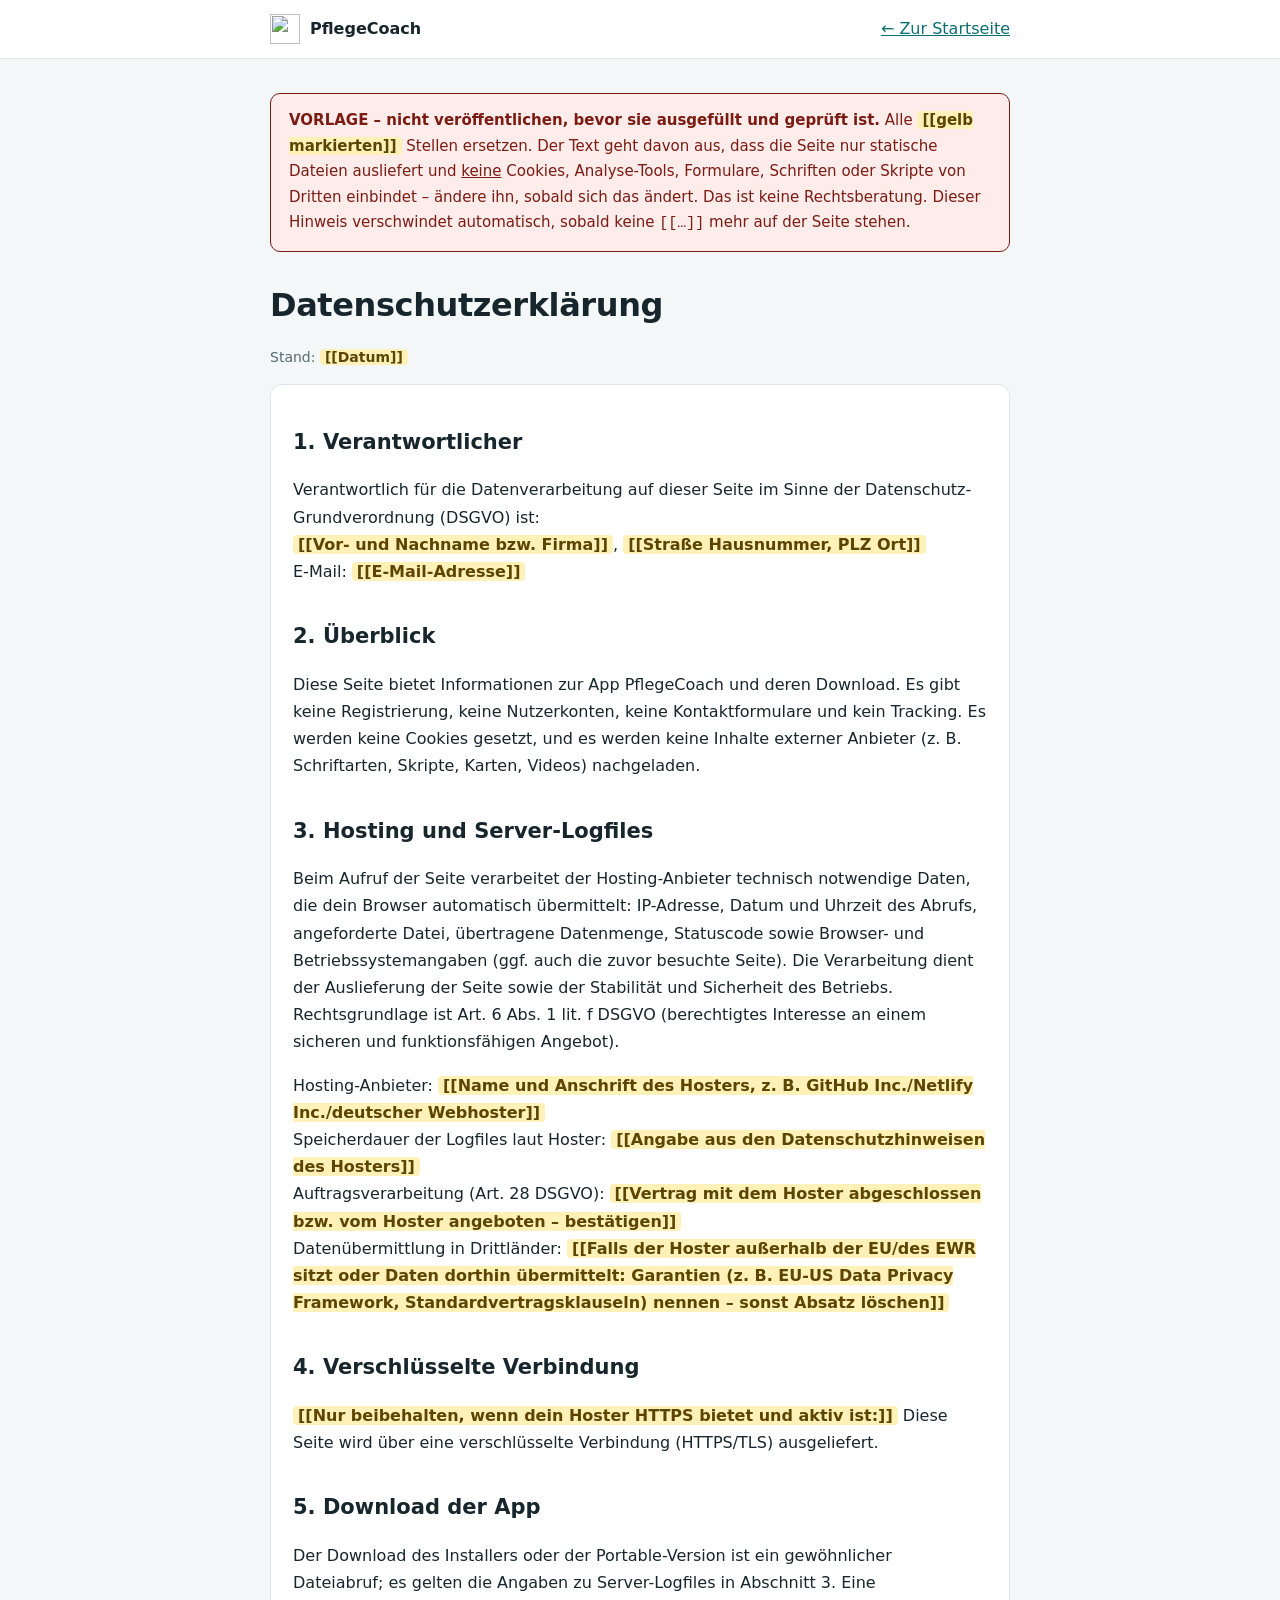
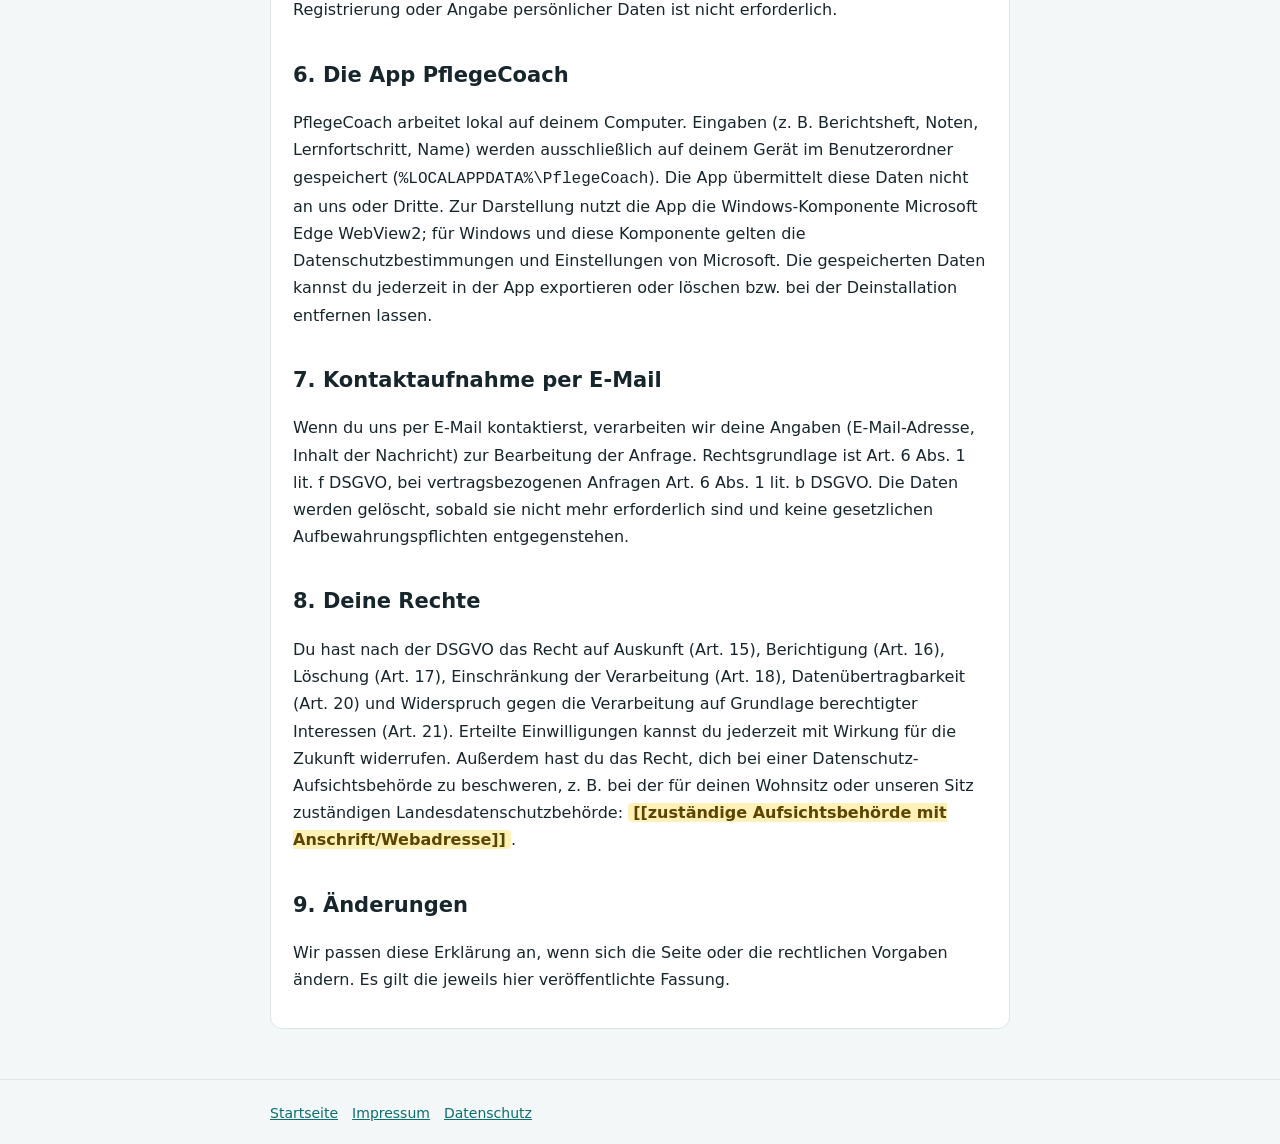
==== datenschutz.html @ d949d6c8 "Add files via upload" ====
<!doctype html>
<html lang="de">
<head>
<meta charset="utf-8">
<meta name="viewport" content="width=device-width,initial-scale=1">
<title>Datenschutzerklärung – PflegeCoach</title>
<link rel="icon" href="favicon.ico">
<link rel="stylesheet" href="legal.css">
</head>
<body>
<header><div class="wrap top"><a class="brand" href="index.html"><img src="img/icon.png" alt="">PflegeCoach</a><a href="index.html">← Zur Startseite</a></div></header>
<main><div class="wrap">
<div class="vorlage" id="vorlage"><b>VORLAGE – nicht veröffentlichen, bevor sie ausgefüllt und geprüft ist.</b> Alle <span class="ph">[[gelb markierten]]</span> Stellen ersetzen. Der Text geht davon aus, dass die Seite nur statische Dateien ausliefert und <u>keine</u> Cookies, Analyse-Tools, Formulare, Schriften oder Skripte von Dritten einbindet – ändere ihn, sobald sich das ändert. Das ist keine Rechtsberatung. Dieser Hinweis verschwindet automatisch, sobald keine <code>[[…]]</code> mehr auf der Seite stehen.</div>

<h1>Datenschutzerklärung</h1>
<p class="mut">Stand: <span class="ph">[[Datum]]</span></p>

<div class="card" id="inhalt">
<h2>1. Verantwortlicher</h2>
<p>Verantwortlich für die Datenverarbeitung auf dieser Seite im Sinne der Datenschutz-Grundverordnung (DSGVO) ist:<br>
<span class="ph">[[Vor- und Nachname bzw. Firma]]</span>, <span class="ph">[[Straße Hausnummer, PLZ Ort]]</span><br>
E-Mail: <span class="ph">[[E-Mail-Adresse]]</span></p>

<h2>2. Überblick</h2>
<p>Diese Seite bietet Informationen zur App PflegeCoach und deren Download. Es gibt keine Registrierung, keine Nutzerkonten, keine Kontaktformulare und kein Tracking. Es werden keine Cookies gesetzt, und es werden keine Inhalte externer Anbieter (z. B. Schriftarten, Skripte, Karten, Videos) nachgeladen.</p>

<h2>3. Hosting und Server-Logfiles</h2>
<p>Beim Aufruf der Seite verarbeitet der Hosting-Anbieter technisch notwendige Daten, die dein Browser automatisch übermittelt: IP-Adresse, Datum und Uhrzeit des Abrufs, angeforderte Datei, übertragene Datenmenge, Statuscode sowie Browser- und Betriebssystemangaben (ggf. auch die zuvor besuchte Seite). Die Verarbeitung dient der Auslieferung der Seite sowie der Stabilität und Sicherheit des Betriebs. Rechtsgrundlage ist Art. 6 Abs. 1 lit. f DSGVO (berechtigtes Interesse an einem sicheren und funktionsfähigen Angebot).</p>
<p>Hosting-Anbieter: <span class="ph">[[Name und Anschrift des Hosters, z. B. GitHub Inc./Netlify Inc./deutscher Webhoster]]</span><br>
Speicherdauer der Logfiles laut Hoster: <span class="ph">[[Angabe aus den Datenschutzhinweisen des Hosters]]</span><br>
Auftragsverarbeitung (Art. 28 DSGVO): <span class="ph">[[Vertrag mit dem Hoster abgeschlossen bzw. vom Hoster angeboten – bestätigen]]</span><br>
Datenübermittlung in Drittländer: <span class="ph">[[Falls der Hoster außerhalb der EU/des EWR sitzt oder Daten dorthin übermittelt: Garantien (z. B. EU-US Data Privacy Framework, Standardvertragsklauseln) nennen – sonst Absatz löschen]]</span></p>

<h2>4. Verschlüsselte Verbindung</h2>
<p><span class="ph">[[Nur beibehalten, wenn dein Hoster HTTPS bietet und aktiv ist:]]</span> Diese Seite wird über eine verschlüsselte Verbindung (HTTPS/TLS) ausgeliefert.</p>

<h2>5. Download der App</h2>
<p>Der Download des Installers oder der Portable-Version ist ein gewöhnlicher Dateiabruf; es gelten die Angaben zu Server-Logfiles in Abschnitt 3. Eine Registrierung oder Angabe persönlicher Daten ist nicht erforderlich.</p>

<h2>6. Die App PflegeCoach</h2>
<p>PflegeCoach arbeitet lokal auf deinem Computer. Eingaben (z. B. Berichtsheft, Noten, Lernfortschritt, Name) werden ausschließlich auf deinem Gerät im Benutzerordner gespeichert (<code>%LOCALAPPDATA%\PflegeCoach</code>). Die App übermittelt diese Daten nicht an uns oder Dritte. Zur Darstellung nutzt die App die Windows-Komponente Microsoft Edge WebView2; für Windows und diese Komponente gelten die Datenschutzbestimmungen und Einstellungen von Microsoft. Die gespeicherten Daten kannst du jederzeit in der App exportieren oder löschen bzw. bei der Deinstallation entfernen lassen.</p>

<h2>7. Kontaktaufnahme per E-Mail</h2>
<p>Wenn du uns per E-Mail kontaktierst, verarbeiten wir deine Angaben (E-Mail-Adresse, Inhalt der Nachricht) zur Bearbeitung der Anfrage. Rechtsgrundlage ist Art. 6 Abs. 1 lit. f DSGVO, bei vertragsbezogenen Anfragen Art. 6 Abs. 1 lit. b DSGVO. Die Daten werden gelöscht, sobald sie nicht mehr erforderlich sind und keine gesetzlichen Aufbewahrungspflichten entgegenstehen.</p>

<h2>8. Deine Rechte</h2>
<p>Du hast nach der DSGVO das Recht auf Auskunft (Art. 15), Berichtigung (Art. 16), Löschung (Art. 17), Einschränkung der Verarbeitung (Art. 18), Datenübertragbarkeit (Art. 20) und Widerspruch gegen die Verarbeitung auf Grundlage berechtigter Interessen (Art. 21). Erteilte Einwilligungen kannst du jederzeit mit Wirkung für die Zukunft widerrufen. Außerdem hast du das Recht, dich bei einer Datenschutz-Aufsichtsbehörde zu beschweren, z. B. bei der für deinen Wohnsitz oder unseren Sitz zuständigen Landesdatenschutzbehörde: <span class="ph">[[zuständige Aufsichtsbehörde mit Anschrift/Webadresse]]</span>.</p>

<h2>9. Änderungen</h2>
<p>Wir passen diese Erklärung an, wenn sich die Seite oder die rechtlichen Vorgaben ändern. Es gilt die jeweils hier veröffentlichte Fassung.</p>
</div>
</div></main>
<footer><div class="wrap"><a href="index.html">Startseite</a><a href="impressum.html">Impressum</a><a href="datenschutz.html">Datenschutz</a></div></footer>
<script>
(function(){var t=document.getElementById("inhalt").innerText;if(t.indexOf("[[")<0)document.getElementById("vorlage").hidden=true})();
</script>
</body>
</html>
---- legal.css ----
:root{--bg:#f4f7f8;--card:#fff;--tx:#17262c;--mut:#566b74;--pri:#0f8b8d;--pri2:#0b6e70;--bd:#dce5e8;--ph:#fff1b8;--phtx:#5c4500;--warn:#fdecea;--warntx:#7a1c14}
@media (prefers-color-scheme:dark){:root{--bg:#0f1618;--card:#182226;--tx:#e6eef0;--mut:#9bb0b8;--pri:#2bb5b8;--pri2:#47c9cc;--bd:#2a3a40;--ph:#4a3b00;--phtx:#ffe28a;--warn:#3a1714;--warntx:#ffb4aa}}
*{box-sizing:border-box}
body{margin:0;font:16px/1.7 "Segoe UI",system-ui,-apple-system,sans-serif;background:var(--bg);color:var(--tx)}
a{color:var(--pri2)}
header{border-bottom:1px solid var(--bd);background:var(--card)}
.wrap{max-width:780px;margin:0 auto;padding:0 20px}
.top{display:flex;align-items:center;gap:12px;height:58px}
.top a.brand{display:flex;align-items:center;gap:10px;font-weight:700;color:var(--tx);text-decoration:none;margin-right:auto}
.top img{width:30px;height:30px}
main{padding:34px 0 50px}
h1{font-size:32px;margin:0 0 6px;letter-spacing:-.4px}
h2{font-size:21px;margin:34px 0 8px}
p,li{color:var(--tx)}
.mut{color:var(--mut);font-size:14px}
.ph{background:var(--ph);color:var(--phtx);border-radius:4px;padding:0 5px;font-weight:600;white-space:normal}
.vorlage{background:var(--warn);color:var(--warntx);border:1px solid var(--warntx);border-radius:10px;padding:14px 18px;margin:0 0 26px;font-size:15px}
.vorlage[hidden]{display:none}
.card{background:var(--card);border:1px solid var(--bd);border-radius:12px;padding:6px 22px 18px}
footer{border-top:1px solid var(--bd);padding:22px 0;color:var(--mut);font-size:14px}
footer a{margin-right:14px}
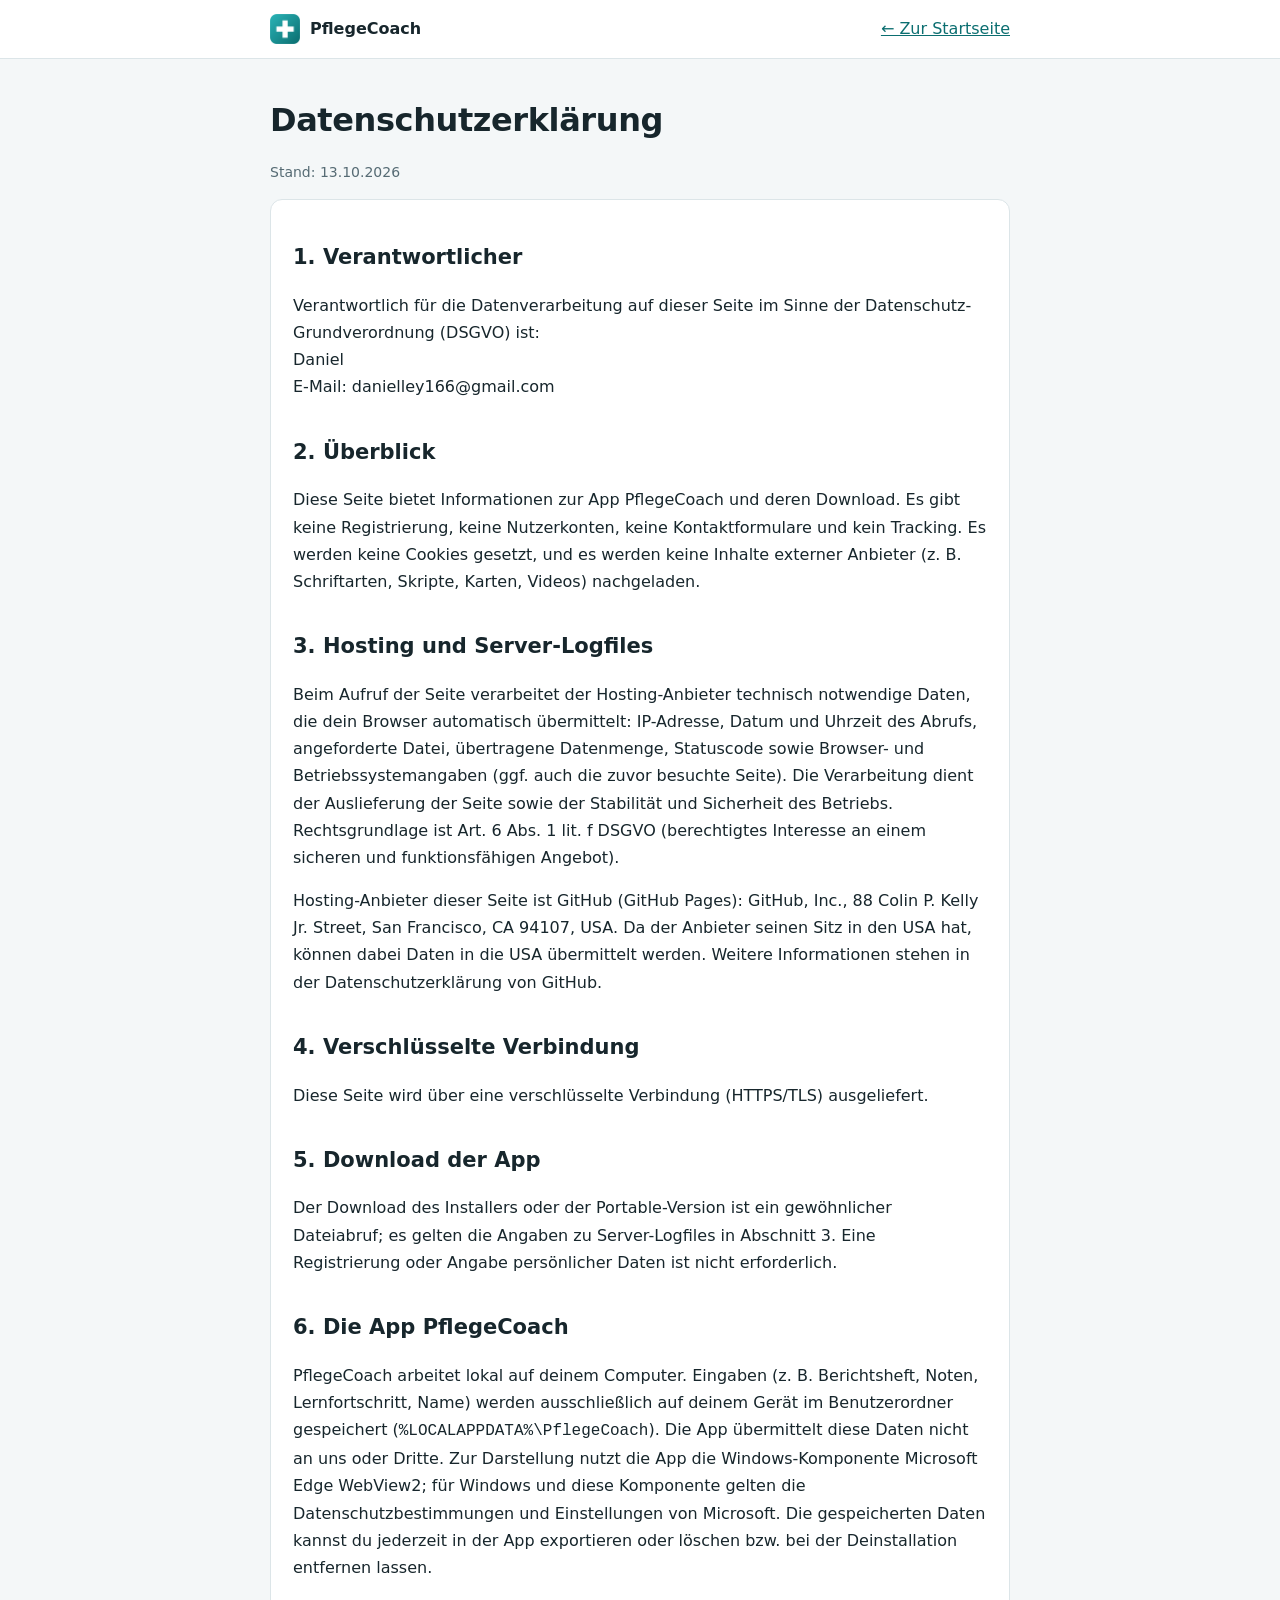
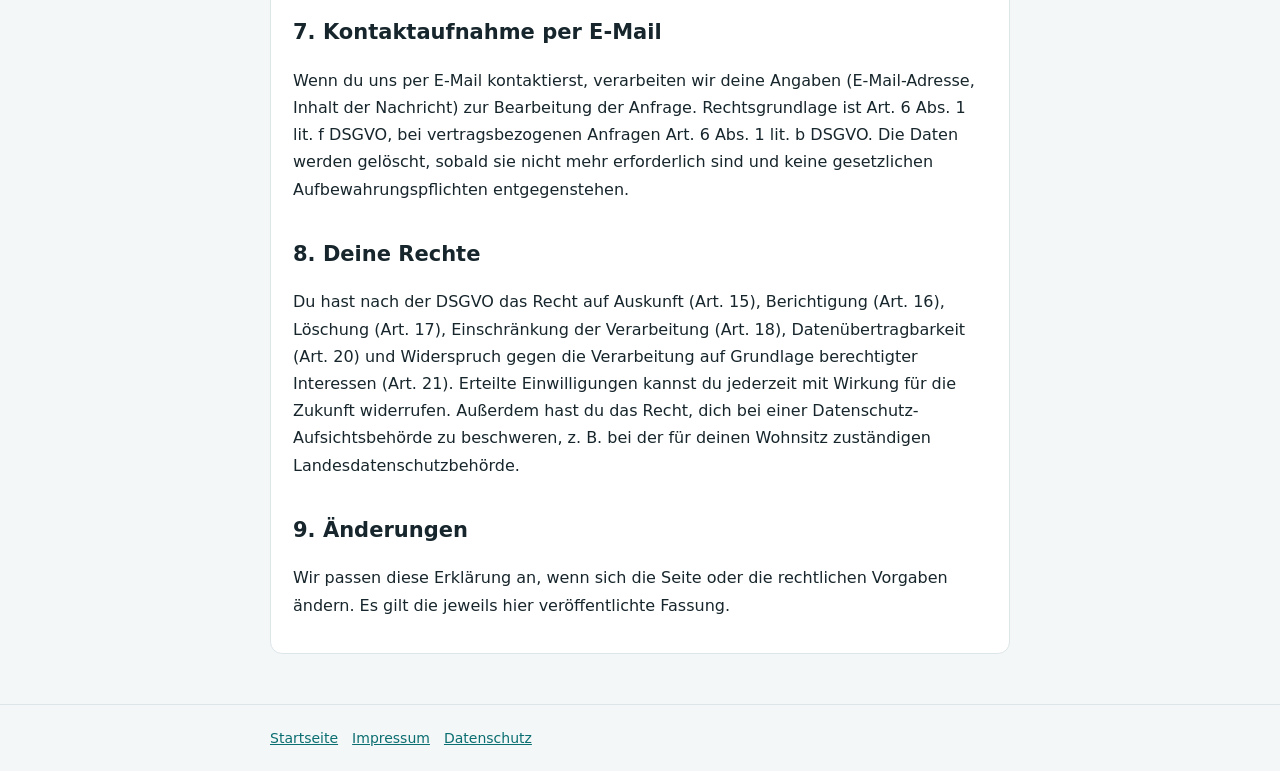
==== commit 17684daa: "Impressum und Datenschutz: Anbieterangaben eintragen, Platzhalter entfernen Co-Authored-By: Claude S" ====
--- a/datenschutz.html
+++ b/datenschutz.html
@@ -13,26 +13,23 @@
 <div class="vorlage" id="vorlage"><b>VORLAGE – nicht veröffentlichen, bevor sie ausgefüllt und geprüft ist.</b> Alle <span class="ph">[[gelb markierten]]</span> Stellen ersetzen. Der Text geht davon aus, dass die Seite nur statische Dateien ausliefert und <u>keine</u> Cookies, Analyse-Tools, Formulare, Schriften oder Skripte von Dritten einbindet – ändere ihn, sobald sich das ändert. Das ist keine Rechtsberatung. Dieser Hinweis verschwindet automatisch, sobald keine <code>[[…]]</code> mehr auf der Seite stehen.</div>
 
 <h1>Datenschutzerklärung</h1>
-<p class="mut">Stand: <span class="ph">[[Datum]]</span></p>
+<p class="mut">Stand: 13.10.2026</p>
 
 <div class="card" id="inhalt">
 <h2>1. Verantwortlicher</h2>
 <p>Verantwortlich für die Datenverarbeitung auf dieser Seite im Sinne der Datenschutz-Grundverordnung (DSGVO) ist:<br>
-<span class="ph">[[Vor- und Nachname bzw. Firma]]</span>, <span class="ph">[[Straße Hausnummer, PLZ Ort]]</span><br>
-E-Mail: <span class="ph">[[E-Mail-Adresse]]</span></p>
+Daniel<br>
+E-Mail: danielley166@gmail.com</p>
 
 <h2>2. Überblick</h2>
 <p>Diese Seite bietet Informationen zur App PflegeCoach und deren Download. Es gibt keine Registrierung, keine Nutzerkonten, keine Kontaktformulare und kein Tracking. Es werden keine Cookies gesetzt, und es werden keine Inhalte externer Anbieter (z. B. Schriftarten, Skripte, Karten, Videos) nachgeladen.</p>
 
 <h2>3. Hosting und Server-Logfiles</h2>
 <p>Beim Aufruf der Seite verarbeitet der Hosting-Anbieter technisch notwendige Daten, die dein Browser automatisch übermittelt: IP-Adresse, Datum und Uhrzeit des Abrufs, angeforderte Datei, übertragene Datenmenge, Statuscode sowie Browser- und Betriebssystemangaben (ggf. auch die zuvor besuchte Seite). Die Verarbeitung dient der Auslieferung der Seite sowie der Stabilität und Sicherheit des Betriebs. Rechtsgrundlage ist Art. 6 Abs. 1 lit. f DSGVO (berechtigtes Interesse an einem sicheren und funktionsfähigen Angebot).</p>
-<p>Hosting-Anbieter: <span class="ph">[[Name und Anschrift des Hosters, z. B. GitHub Inc./Netlify Inc./deutscher Webhoster]]</span><br>
-Speicherdauer der Logfiles laut Hoster: <span class="ph">[[Angabe aus den Datenschutzhinweisen des Hosters]]</span><br>
-Auftragsverarbeitung (Art. 28 DSGVO): <span class="ph">[[Vertrag mit dem Hoster abgeschlossen bzw. vom Hoster angeboten – bestätigen]]</span><br>
-Datenübermittlung in Drittländer: <span class="ph">[[Falls der Hoster außerhalb der EU/des EWR sitzt oder Daten dorthin übermittelt: Garantien (z. B. EU-US Data Privacy Framework, Standardvertragsklauseln) nennen – sonst Absatz löschen]]</span></p>
+<p>Hosting-Anbieter dieser Seite ist GitHub (GitHub Pages): GitHub, Inc., 88 Colin P. Kelly Jr. Street, San Francisco, CA 94107, USA. Da der Anbieter seinen Sitz in den USA hat, können dabei Daten in die USA übermittelt werden. Weitere Informationen stehen in der Datenschutzerklärung von GitHub.</p>
 
 <h2>4. Verschlüsselte Verbindung</h2>
-<p><span class="ph">[[Nur beibehalten, wenn dein Hoster HTTPS bietet und aktiv ist:]]</span> Diese Seite wird über eine verschlüsselte Verbindung (HTTPS/TLS) ausgeliefert.</p>
+<p>Diese Seite wird über eine verschlüsselte Verbindung (HTTPS/TLS) ausgeliefert.</p>
 
 <h2>5. Download der App</h2>
 <p>Der Download des Installers oder der Portable-Version ist ein gewöhnlicher Dateiabruf; es gelten die Angaben zu Server-Logfiles in Abschnitt 3. Eine Registrierung oder Angabe persönlicher Daten ist nicht erforderlich.</p>
@@ -44,7 +41,7 @@
 <p>Wenn du uns per E-Mail kontaktierst, verarbeiten wir deine Angaben (E-Mail-Adresse, Inhalt der Nachricht) zur Bearbeitung der Anfrage. Rechtsgrundlage ist Art. 6 Abs. 1 lit. f DSGVO, bei vertragsbezogenen Anfragen Art. 6 Abs. 1 lit. b DSGVO. Die Daten werden gelöscht, sobald sie nicht mehr erforderlich sind und keine gesetzlichen Aufbewahrungspflichten entgegenstehen.</p>
 
 <h2>8. Deine Rechte</h2>
-<p>Du hast nach der DSGVO das Recht auf Auskunft (Art. 15), Berichtigung (Art. 16), Löschung (Art. 17), Einschränkung der Verarbeitung (Art. 18), Datenübertragbarkeit (Art. 20) und Widerspruch gegen die Verarbeitung auf Grundlage berechtigter Interessen (Art. 21). Erteilte Einwilligungen kannst du jederzeit mit Wirkung für die Zukunft widerrufen. Außerdem hast du das Recht, dich bei einer Datenschutz-Aufsichtsbehörde zu beschweren, z. B. bei der für deinen Wohnsitz oder unseren Sitz zuständigen Landesdatenschutzbehörde: <span class="ph">[[zuständige Aufsichtsbehörde mit Anschrift/Webadresse]]</span>.</p>
+<p>Du hast nach der DSGVO das Recht auf Auskunft (Art. 15), Berichtigung (Art. 16), Löschung (Art. 17), Einschränkung der Verarbeitung (Art. 18), Datenübertragbarkeit (Art. 20) und Widerspruch gegen die Verarbeitung auf Grundlage berechtigter Interessen (Art. 21). Erteilte Einwilligungen kannst du jederzeit mit Wirkung für die Zukunft widerrufen. Außerdem hast du das Recht, dich bei einer Datenschutz-Aufsichtsbehörde zu beschweren, z. B. bei der für deinen Wohnsitz zuständigen Landesdatenschutzbehörde.</p>
 
 <h2>9. Änderungen</h2>
 <p>Wir passen diese Erklärung an, wenn sich die Seite oder die rechtlichen Vorgaben ändern. Es gilt die jeweils hier veröffentlichte Fassung.</p>
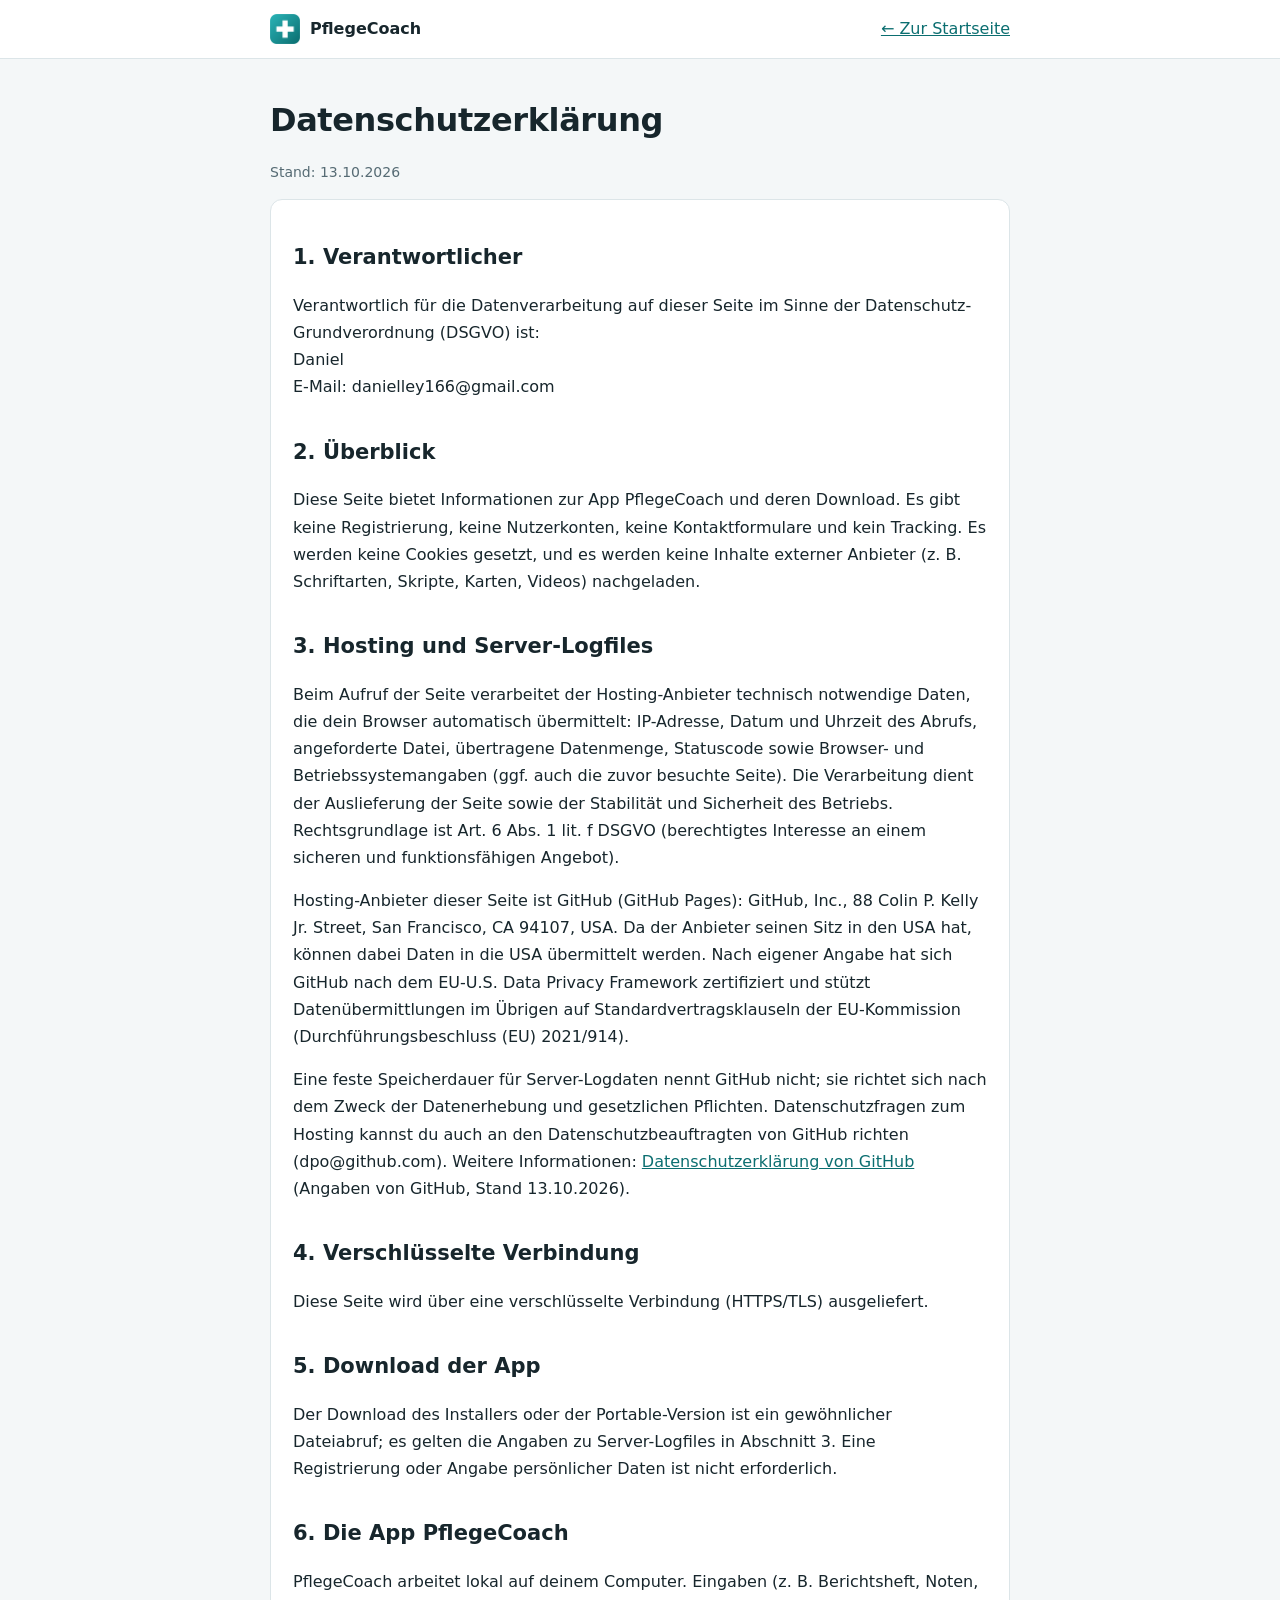
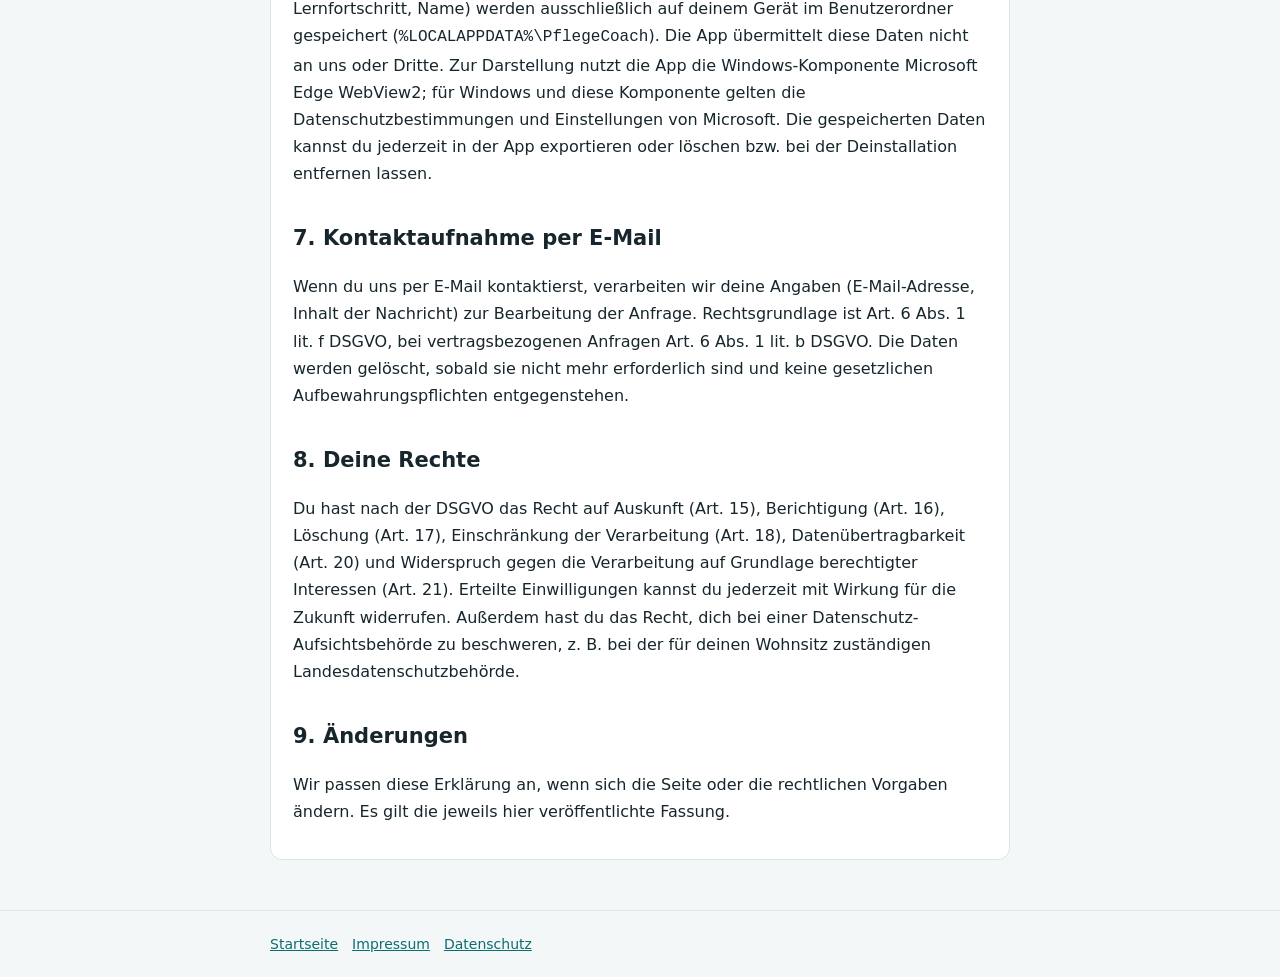
==== commit 18608f13: "Datenschutz: Hosting-Angaben zu GitHub ergänzen (Data Privacy Framework, Standardvertragsklauseln) C" ====
--- a/datenschutz.html
+++ b/datenschutz.html
@@ -26,7 +26,8 @@
 
 <h2>3. Hosting und Server-Logfiles</h2>
 <p>Beim Aufruf der Seite verarbeitet der Hosting-Anbieter technisch notwendige Daten, die dein Browser automatisch übermittelt: IP-Adresse, Datum und Uhrzeit des Abrufs, angeforderte Datei, übertragene Datenmenge, Statuscode sowie Browser- und Betriebssystemangaben (ggf. auch die zuvor besuchte Seite). Die Verarbeitung dient der Auslieferung der Seite sowie der Stabilität und Sicherheit des Betriebs. Rechtsgrundlage ist Art. 6 Abs. 1 lit. f DSGVO (berechtigtes Interesse an einem sicheren und funktionsfähigen Angebot).</p>
-<p>Hosting-Anbieter dieser Seite ist GitHub (GitHub Pages): GitHub, Inc., 88 Colin P. Kelly Jr. Street, San Francisco, CA 94107, USA. Da der Anbieter seinen Sitz in den USA hat, können dabei Daten in die USA übermittelt werden. Weitere Informationen stehen in der Datenschutzerklärung von GitHub.</p>
+<p>Hosting-Anbieter dieser Seite ist GitHub (GitHub Pages): GitHub, Inc., 88 Colin P. Kelly Jr. Street, San Francisco, CA 94107, USA. Da der Anbieter seinen Sitz in den USA hat, können dabei Daten in die USA übermittelt werden. Nach eigener Angabe hat sich GitHub nach dem EU-U.S. Data Privacy Framework zertifiziert und stützt Datenübermittlungen im Übrigen auf Standardvertragsklauseln der EU-Kommission (Durchführungsbeschluss (EU) 2021/914).</p>
+<p>Eine feste Speicherdauer für Server-Logdaten nennt GitHub nicht; sie richtet sich nach dem Zweck der Datenerhebung und gesetzlichen Pflichten. Datenschutzfragen zum Hosting kannst du auch an den Datenschutzbeauftragten von GitHub richten (dpo@github.com). Weitere Informationen: <a href="https://docs.github.com/en/site-policy/privacy-policies/github-general-privacy-statement">Datenschutzerklärung von GitHub</a> (Angaben von GitHub, Stand 13.10.2026).</p>
 
 <h2>4. Verschlüsselte Verbindung</h2>
 <p>Diese Seite wird über eine verschlüsselte Verbindung (HTTPS/TLS) ausgeliefert.</p>
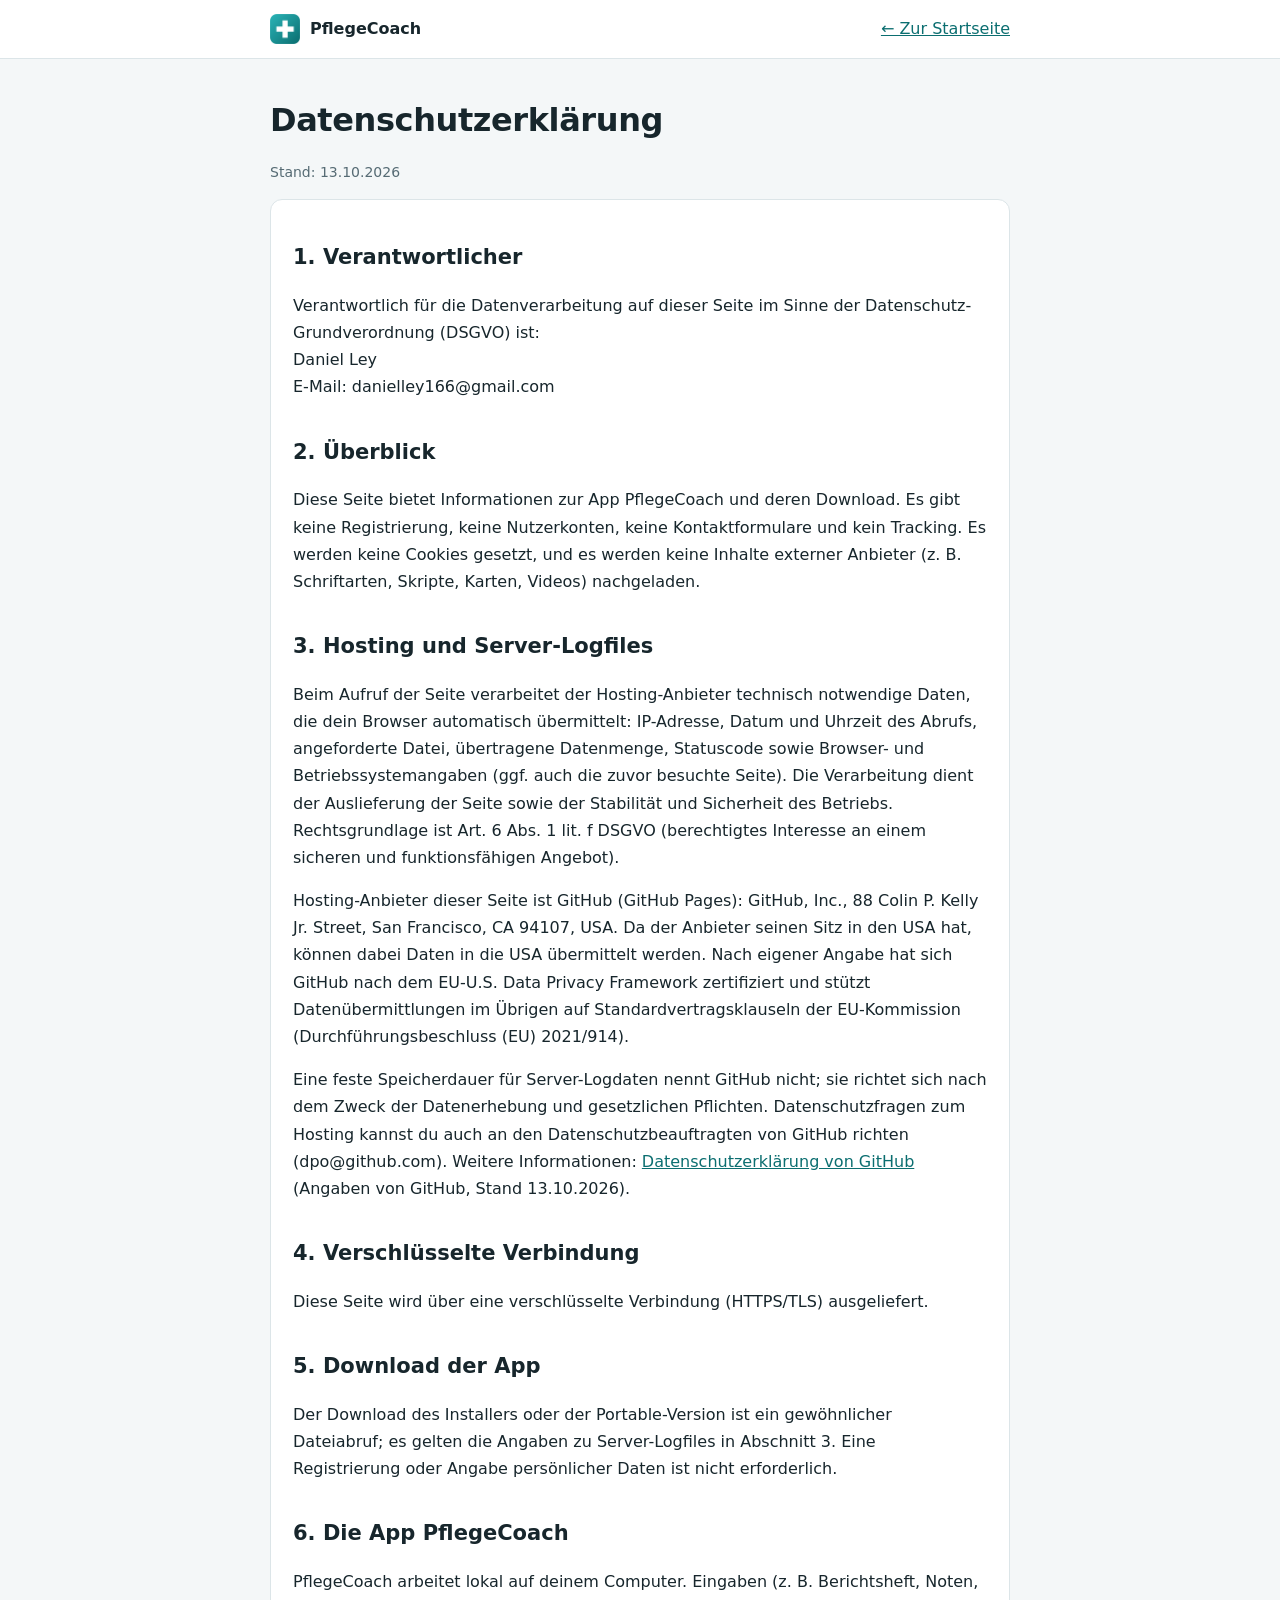
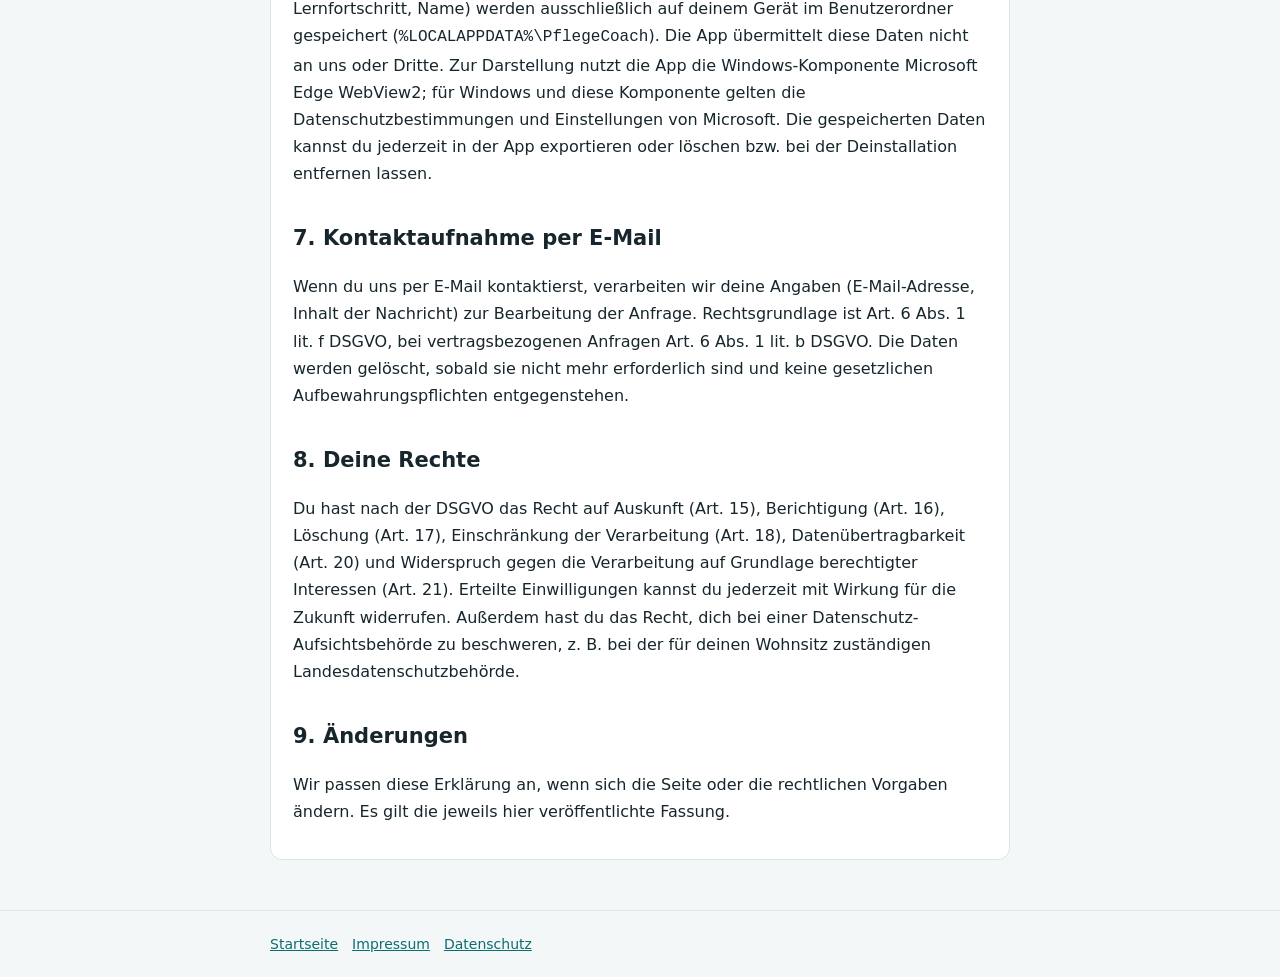
==== commit 1b090132: "Impressum und Datenschutz: Name ergänzen, Verbraucherstreitbeilegung eintragen Co-Authored-By: Claud" ====
--- a/datenschutz.html
+++ b/datenschutz.html
@@ -18,7 +18,7 @@
 <div class="card" id="inhalt">
 <h2>1. Verantwortlicher</h2>
 <p>Verantwortlich für die Datenverarbeitung auf dieser Seite im Sinne der Datenschutz-Grundverordnung (DSGVO) ist:<br>
-Daniel<br>
+Daniel Ley<br>
 E-Mail: danielley166@gmail.com</p>
 
 <h2>2. Überblick</h2>
